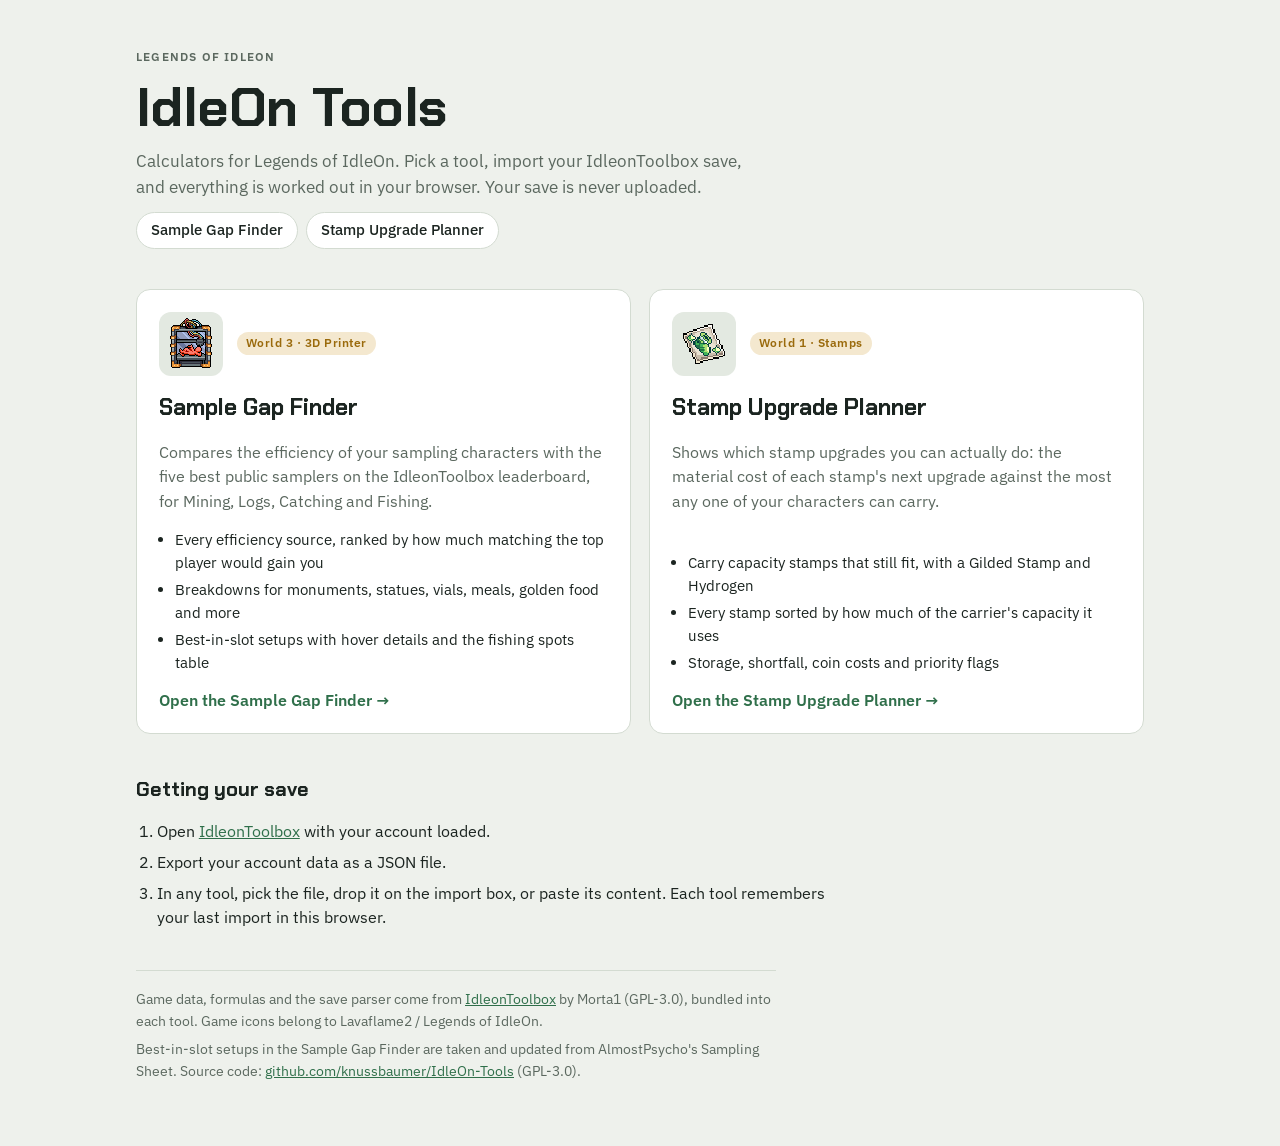
==== index.html @ 297d4b69 "IdleOn Tools: landing page, Sample Gap Finder and Stamp Upgrade Planner - index.html: landing page w" ====
<!doctype html>
<html lang="en">
<head>
<meta charset="utf-8">
<meta name="viewport" content="width=device-width, initial-scale=1">
<title>IdleOn Tools</title>
<meta name="description" content="Calculators for Legends of IdleOn: 3D Printer sample gaps and stamp upgrade planning. Import your IdleonToolbox save; everything runs in your browser.">
<link rel="icon" href="assets/StampA34.png">
<link rel="preconnect" href="https://fonts.googleapis.com">
<link rel="preconnect" href="https://fonts.gstatic.com" crossorigin>
<link rel="stylesheet" href="https://fonts.googleapis.com/css2?family=Chakra+Petch:wght@600;700&family=IBM+Plex+Sans:wght@400;500;600&display=swap">
<style>
/* Layout: one column — title block, a card per tool, how to get your save, credits. */
:root {
  --bg: #eef1ec; --panel: #ffffff; --sunk: #e3e9e1; --ink: #1b2420; --muted: #5b685f; --line: #d3dbd1;
  --accent: #2f6f4a; --accent-soft: #dcebe0; --gold: #9a6a0c; --gold-soft: #f4e8cf;
  --f-display: "Chakra Petch", "Segoe UI", system-ui, sans-serif;
  --f-body: "IBM Plex Sans", "Segoe UI", system-ui, sans-serif;
}
@media (prefers-color-scheme: dark) {
  :root:not([data-theme="light"]) {
    --bg: #111613; --panel: #18201b; --sunk: #202a23; --ink: #e3e9e3; --muted: #9aa89f; --line: #2c3830;
    --accent: #7cc296; --accent-soft: #213428; --gold: #e2b155; --gold-soft: #33291a; color-scheme: dark;
  }
}
:root[data-theme="dark"] {
  --bg: #111613; --panel: #18201b; --sunk: #202a23; --ink: #e3e9e3; --muted: #9aa89f; --line: #2c3830;
  --accent: #7cc296; --accent-soft: #213428; --gold: #e2b155; --gold-soft: #33291a; color-scheme: dark;
}
* { box-sizing: border-box; }
body { margin: 0; background: var(--bg); color: var(--ink); font: 16px/1.55 var(--f-body); }
.wrap { max-width: 1040px; margin: 0 auto; padding: 48px 16px 64px; display: grid; gap: 40px; }
h1, h2, h3 { font-family: var(--f-display); margin: 0; text-wrap: balance; }
p { margin: 0; }
a { color: var(--accent); }
a:focus-visible { outline: 2px solid var(--accent); outline-offset: 3px; border-radius: 6px; }

header { display: grid; gap: 12px; }
.eyebrow { font-size: 0.75rem; letter-spacing: 0.1em; text-transform: uppercase; font-weight: 600; color: var(--muted); }
h1 { font-size: clamp(2.2rem, 6vw, 3.4rem); font-weight: 700; letter-spacing: -0.01em; line-height: 1.05; }
.lede { color: var(--muted); max-width: 62ch; font-size: 1.05rem; }

nav.menu { display: flex; flex-wrap: wrap; gap: 8px; }
nav.menu a { text-decoration: none; color: var(--ink); background: var(--panel); border: 1px solid var(--line); border-radius: 999px; padding: 6px 14px; font-weight: 500; font-size: 0.92rem; }
nav.menu a:hover { border-color: var(--accent); color: var(--accent); }

.tools { display: grid; grid-template-columns: repeat(auto-fit, minmax(300px, 1fr)); gap: 18px; }
.tool { position: relative; display: grid; grid-template-rows: auto auto 1fr auto; gap: 14px; background: var(--panel); border: 1px solid var(--line); border-radius: 14px; padding: 22px 22px 20px; text-decoration: none; color: inherit; transition: border-color .15s, transform .15s; }
.tool:hover { border-color: var(--accent); transform: translateY(-2px); }
.tool:focus-visible { outline: 2px solid var(--accent); outline-offset: 3px; }
.tool .top { display: flex; gap: 14px; align-items: center; }
.tool .icon { width: 64px; height: 64px; flex: none; display: grid; place-items: center; background: var(--sunk); border-radius: 12px; }
.tool .icon img { max-width: 48px; max-height: 52px; image-rendering: pixelated; }
.tool .tag { font-size: 0.75rem; font-weight: 600; letter-spacing: 0.04em; color: var(--gold); background: var(--gold-soft); border-radius: 999px; padding: 2px 9px; justify-self: start; }
.tool h2 { font-size: 1.45rem; font-weight: 700; }
.tool .what { color: var(--muted); }
.tool ul { margin: 0; padding-left: 1.1em; display: grid; gap: 4px; font-size: 0.93rem; }
.tool .go { font-weight: 600; color: var(--accent); }
@media (prefers-reduced-motion: reduce) { .tool { transition: none; } .tool:hover { transform: none; } }

.how { display: grid; gap: 14px; }
.how ol { margin: 0; padding-left: 1.3em; display: grid; gap: 6px; max-width: 70ch; }
.how h2 { font-size: 1.25rem; }
footer { color: var(--muted); font-size: 0.88rem; display: grid; gap: 6px; border-top: 1px solid var(--line); padding-top: 18px; max-width: 80ch; }
</style>
</head>
<body>
<div class="wrap">
  <header>
    <span class="eyebrow">Legends of IdleOn</span>
    <h1>IdleOn Tools</h1>
    <p class="lede">Calculators for Legends of IdleOn. Pick a tool, import your IdleonToolbox save, and everything is worked out in your browser. Your save is never uploaded.</p>
    <nav class="menu" aria-label="Tools">
      <a href="sample-gap-finder/">Sample Gap Finder</a>
      <a href="stamp-planner/">Stamp Upgrade Planner</a>
    </nav>
  </header>

  <section class="tools" aria-label="All tools">
    <a class="tool" href="sample-gap-finder/">
      <div class="top"><span class="icon"><img src="assets/ConTower0.png" alt=""></span><span class="tag">World 3 · 3D Printer</span></div>
      <h2>Sample Gap Finder</h2>
      <div class="what">
        <p>Compares the efficiency of your sampling characters with the five best public samplers on the IdleonToolbox leaderboard, for Mining, Logs, Catching and Fishing.</p>
      </div>
      <ul>
        <li>Every efficiency source, ranked by how much matching the top player would gain you</li>
        <li>Breakdowns for monuments, statues, vials, meals, golden food and more</li>
        <li>Best-in-slot setups with hover details and the fishing spots table</li>
      </ul>
      <span class="go">Open the Sample Gap Finder →</span>
    </a>
    <a class="tool" href="stamp-planner/">
      <div class="top"><span class="icon"><img src="assets/StampA34.png" alt=""></span><span class="tag">World 1 · Stamps</span></div>
      <h2>Stamp Upgrade Planner</h2>
      <div class="what">
        <p>Shows which stamp upgrades you can actually do: the material cost of each stamp's next upgrade against the most any one of your characters can carry.</p>
      </div>
      <ul>
        <li>Carry capacity stamps that still fit, with a Gilded Stamp and Hydrogen</li>
        <li>Every stamp sorted by how much of the carrier's capacity it uses</li>
        <li>Storage, shortfall, coin costs and priority flags</li>
      </ul>
      <span class="go">Open the Stamp Upgrade Planner →</span>
    </a>
  </section>

  <section class="how" aria-labelledby="howH">
    <h2 id="howH">Getting your save</h2>
    <ol>
      <li>Open <a href="https://idleontoolbox.com/">IdleonToolbox</a> with your account loaded.</li>
      <li>Export your account data as a JSON file.</li>
      <li>In any tool, pick the file, drop it on the import box, or paste its content. Each tool remembers your last import in this browser.</li>
    </ol>
  </section>

  <footer>
    <p>Game data, formulas and the save parser come from <a href="https://github.com/Morta1/IdleonToolbox">IdleonToolbox</a> by Morta1 (GPL-3.0), bundled into each tool. Game icons belong to Lavaflame2 / Legends of IdleOn.</p>
    <p>Best-in-slot setups in the Sample Gap Finder are taken and updated from AlmostPsycho's Sampling Sheet. Source code: <a href="https://github.com/knussbaumer/IdleOn-Tools">github.com/knussbaumer/IdleOn-Tools</a> (GPL-3.0).</p>
  </footer>
</div>
</body>
</html>
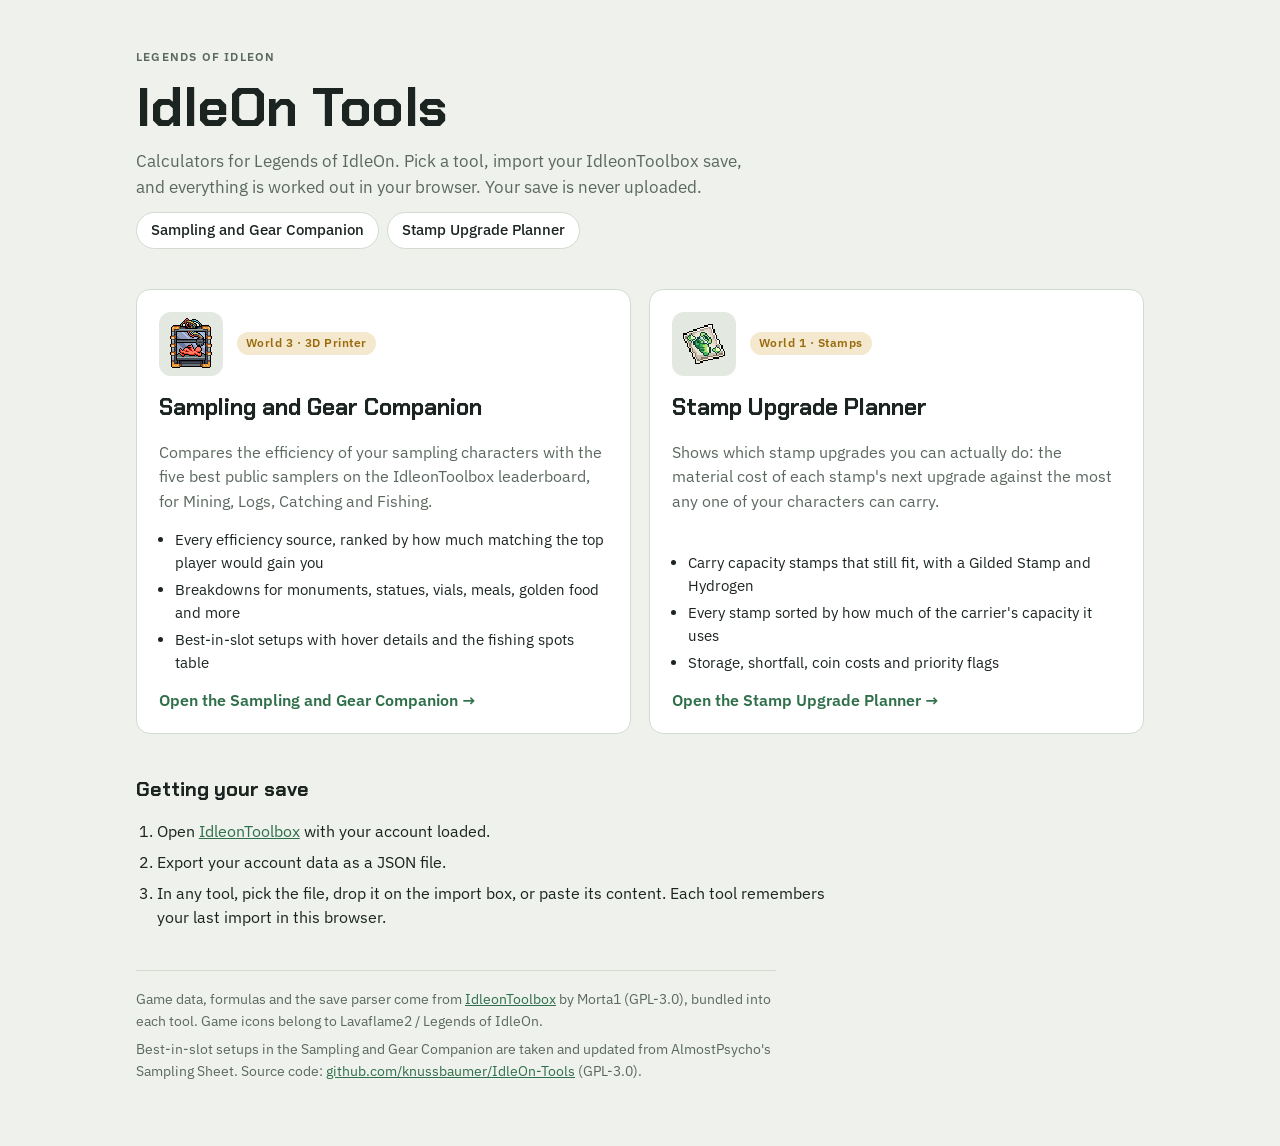
==== commit 7827143f: "Rename Sample Gap Finder to Sampling and Gear Companion Folder is now sampling-gear-companion/; land" ====
--- a/index.html
+++ b/index.html
@@ -71,15 +71,15 @@
     <h1>IdleOn Tools</h1>
     <p class="lede">Calculators for Legends of IdleOn. Pick a tool, import your IdleonToolbox save, and everything is worked out in your browser. Your save is never uploaded.</p>
     <nav class="menu" aria-label="Tools">
-      <a href="sample-gap-finder/">Sample Gap Finder</a>
+      <a href="sampling-gear-companion/">Sampling and Gear Companion</a>
       <a href="stamp-planner/">Stamp Upgrade Planner</a>
     </nav>
   </header>
 
   <section class="tools" aria-label="All tools">
-    <a class="tool" href="sample-gap-finder/">
+    <a class="tool" href="sampling-gear-companion/">
       <div class="top"><span class="icon"><img src="assets/ConTower0.png" alt=""></span><span class="tag">World 3 · 3D Printer</span></div>
-      <h2>Sample Gap Finder</h2>
+      <h2>Sampling and Gear Companion</h2>
       <div class="what">
         <p>Compares the efficiency of your sampling characters with the five best public samplers on the IdleonToolbox leaderboard, for Mining, Logs, Catching and Fishing.</p>
       </div>
@@ -88,7 +88,7 @@
         <li>Breakdowns for monuments, statues, vials, meals, golden food and more</li>
         <li>Best-in-slot setups with hover details and the fishing spots table</li>
       </ul>
-      <span class="go">Open the Sample Gap Finder →</span>
+      <span class="go">Open the Sampling and Gear Companion →</span>
     </a>
     <a class="tool" href="stamp-planner/">
       <div class="top"><span class="icon"><img src="assets/StampA34.png" alt=""></span><span class="tag">World 1 · Stamps</span></div>
@@ -116,7 +116,7 @@
 
   <footer>
     <p>Game data, formulas and the save parser come from <a href="https://github.com/Morta1/IdleonToolbox">IdleonToolbox</a> by Morta1 (GPL-3.0), bundled into each tool. Game icons belong to Lavaflame2 / Legends of IdleOn.</p>
-    <p>Best-in-slot setups in the Sample Gap Finder are taken and updated from AlmostPsycho's Sampling Sheet. Source code: <a href="https://github.com/knussbaumer/IdleOn-Tools">github.com/knussbaumer/IdleOn-Tools</a> (GPL-3.0).</p>
+    <p>Best-in-slot setups in the Sampling and Gear Companion are taken and updated from AlmostPsycho's Sampling Sheet. Source code: <a href="https://github.com/knussbaumer/IdleOn-Tools">github.com/knussbaumer/IdleOn-Tools</a> (GPL-3.0).</p>
   </footer>
 </div>
 </body>
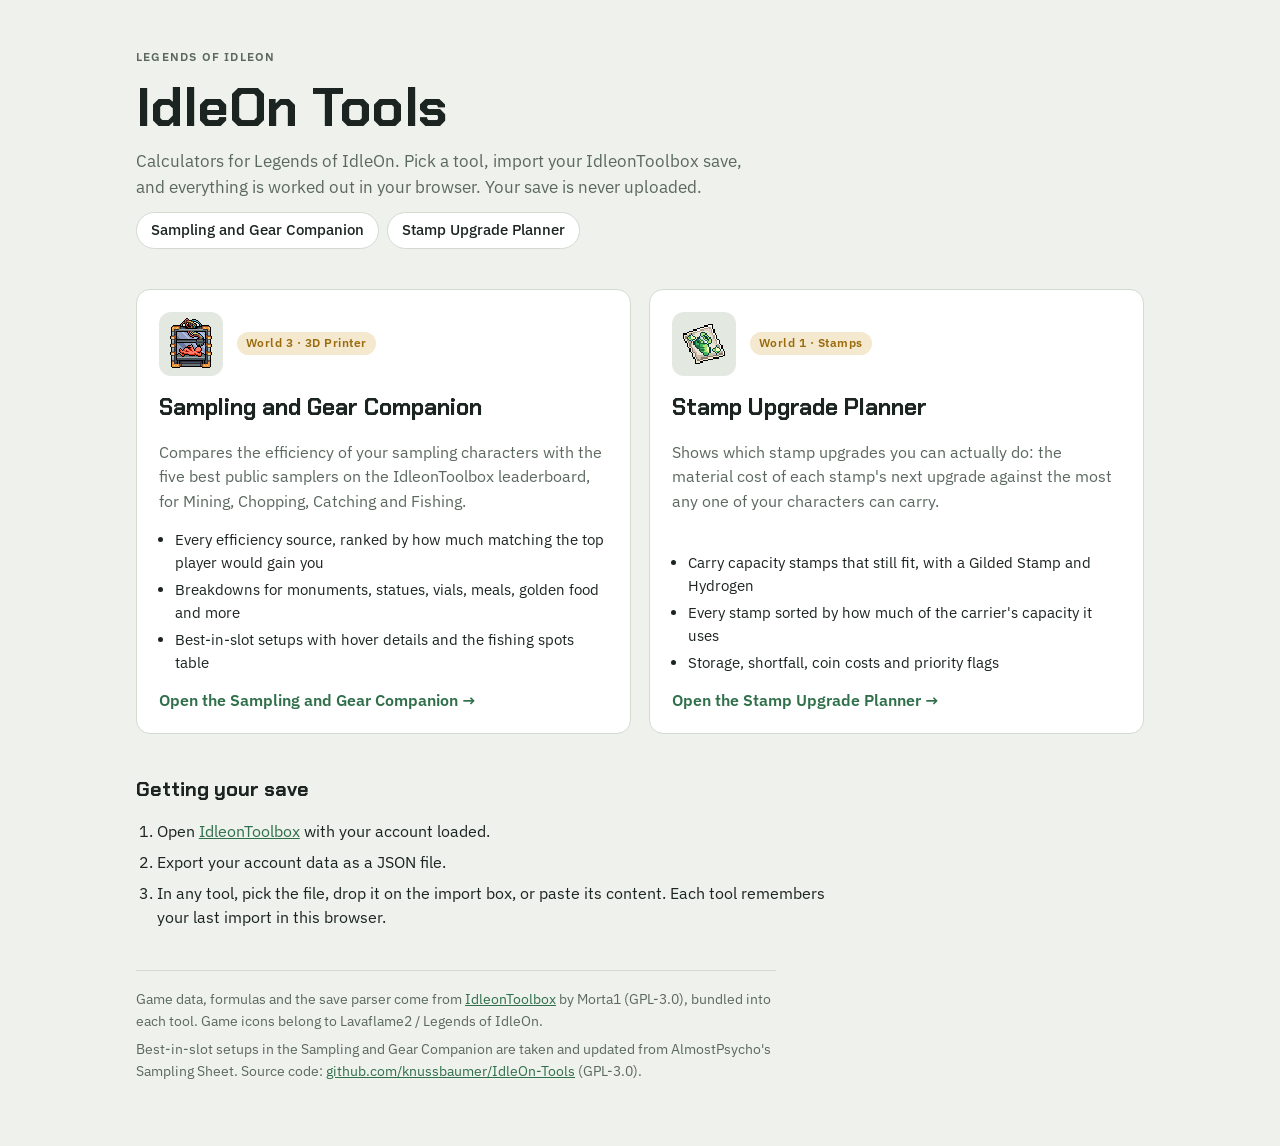
==== commit 004250b6: "Companion: rename the Logs tab to Chopping Co-Authored-By: Claude Opus 5.5 <noreply@anthropic.com> C" ====
--- a/index.html
+++ b/index.html
@@ -81,7 +81,7 @@
       <div class="top"><span class="icon"><img src="assets/ConTower0.png" alt=""></span><span class="tag">World 3 · 3D Printer</span></div>
       <h2>Sampling and Gear Companion</h2>
       <div class="what">
-        <p>Compares the efficiency of your sampling characters with the five best public samplers on the IdleonToolbox leaderboard, for Mining, Logs, Catching and Fishing.</p>
+        <p>Compares the efficiency of your sampling characters with the five best public samplers on the IdleonToolbox leaderboard, for Mining, Chopping, Catching and Fishing.</p>
       </div>
       <ul>
         <li>Every efficiency source, ranked by how much matching the top player would gain you</li>
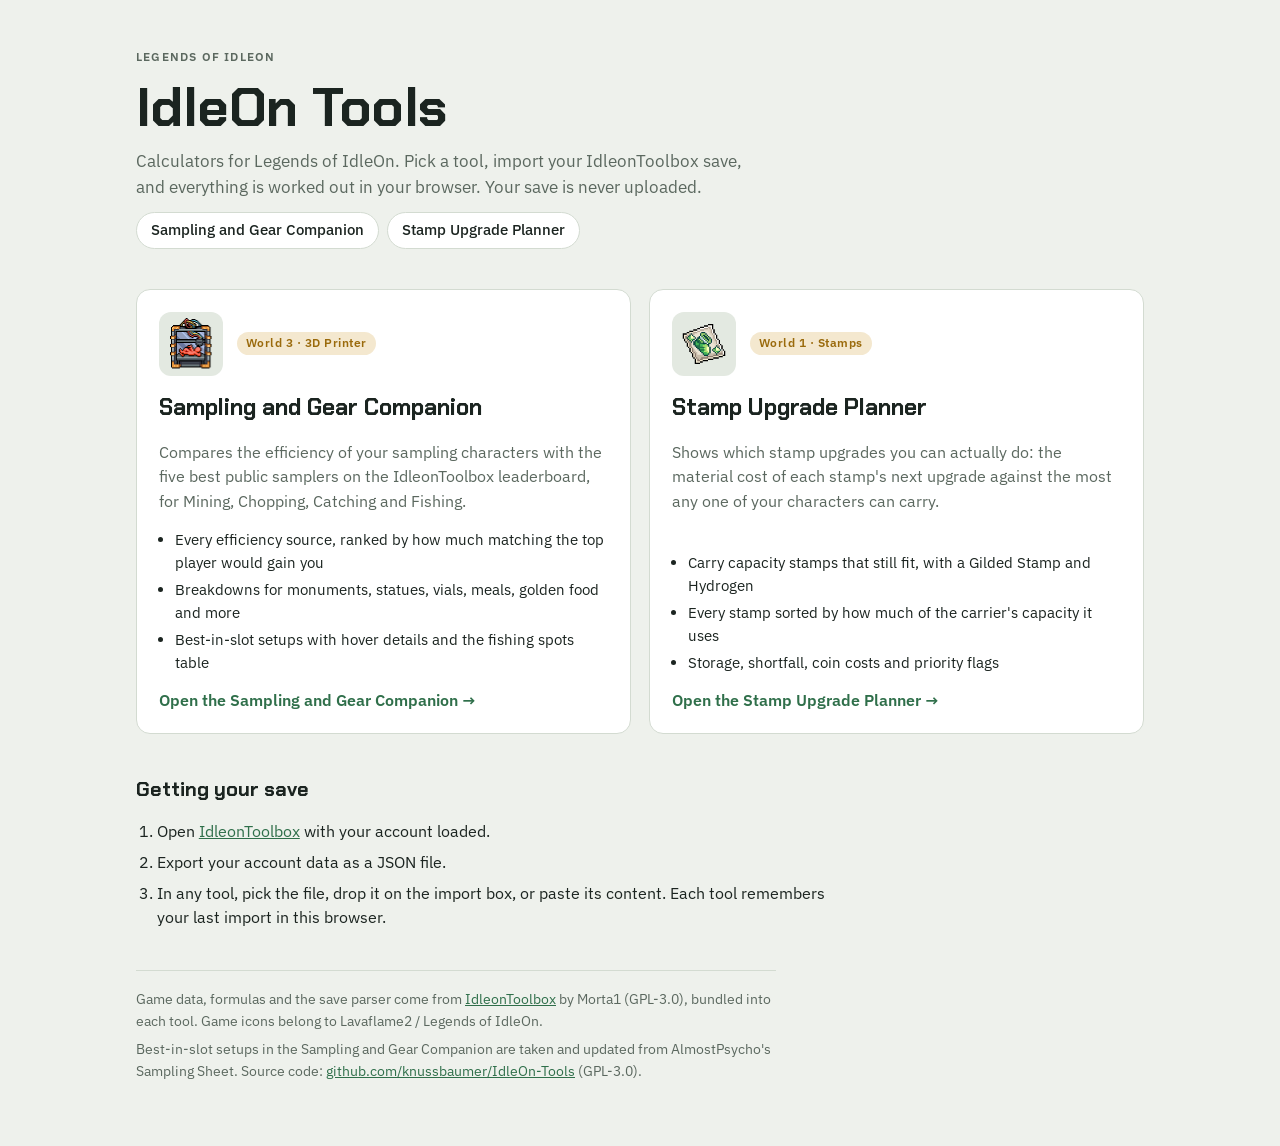
==== commit 5a03ad91: "Smooth image scaling instead of pixelated (companion and landing page) Co-Authored-By: Claude Opus 5" ====
--- a/index.html
+++ b/index.html
@@ -50,7 +50,7 @@
 .tool:focus-visible { outline: 2px solid var(--accent); outline-offset: 3px; }
 .tool .top { display: flex; gap: 14px; align-items: center; }
 .tool .icon { width: 64px; height: 64px; flex: none; display: grid; place-items: center; background: var(--sunk); border-radius: 12px; }
-.tool .icon img { max-width: 48px; max-height: 52px; image-rendering: pixelated; }
+.tool .icon img { max-width: 48px; max-height: 52px; }
 .tool .tag { font-size: 0.75rem; font-weight: 600; letter-spacing: 0.04em; color: var(--gold); background: var(--gold-soft); border-radius: 999px; padding: 2px 9px; justify-self: start; }
 .tool h2 { font-size: 1.45rem; font-weight: 700; }
 .tool .what { color: var(--muted); }
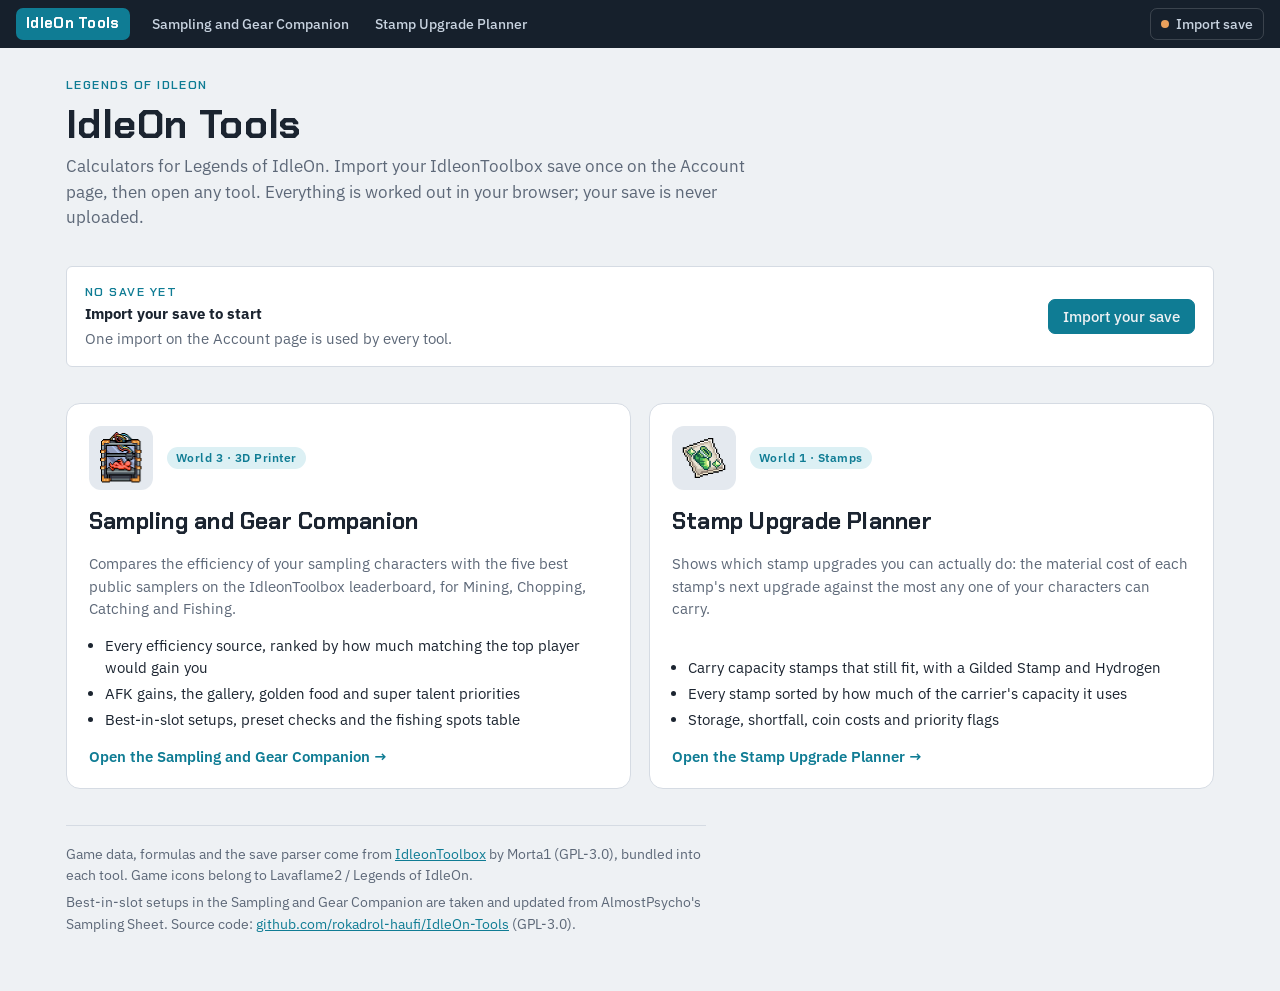
==== commit c0cda98d: "Shared Arcade theme and a central Account page - assets/theme.css: one set of colour tokens (light +" ====
--- a/index.html
+++ b/index.html
@@ -4,77 +4,45 @@
 <meta charset="utf-8">
 <meta name="viewport" content="width=device-width, initial-scale=1">
 <title>IdleOn Tools</title>
-<meta name="description" content="Calculators for Legends of IdleOn: 3D Printer sample gaps and stamp upgrade planning. Import your IdleonToolbox save; everything runs in your browser.">
+<meta name="description" content="Calculators for Legends of IdleOn: 3D Printer sample gaps and stamp upgrade planning. Import your IdleonToolbox save once; everything runs in your browser.">
 <link rel="icon" href="assets/StampA34.png">
-<link rel="preconnect" href="https://fonts.googleapis.com">
-<link rel="preconnect" href="https://fonts.gstatic.com" crossorigin>
-<link rel="stylesheet" href="https://fonts.googleapis.com/css2?family=Chakra+Petch:wght@600;700&family=IBM+Plex+Sans:wght@400;500;600&display=swap">
+<link rel="stylesheet" href="assets/theme.css">
+<script src="assets/site.js" data-page="home"></script>
 <style>
-/* Layout: one column — title block, a card per tool, how to get your save, credits. */
-:root {
-  --bg: #eef1ec; --panel: #ffffff; --sunk: #e3e9e1; --ink: #1b2420; --muted: #5b685f; --line: #d3dbd1;
-  --accent: #2f6f4a; --accent-soft: #dcebe0; --gold: #9a6a0c; --gold-soft: #f4e8cf;
-  --f-display: "Chakra Petch", "Segoe UI", system-ui, sans-serif;
-  --f-body: "IBM Plex Sans", "Segoe UI", system-ui, sans-serif;
-}
-@media (prefers-color-scheme: dark) {
-  :root:not([data-theme="light"]) {
-    --bg: #111613; --panel: #18201b; --sunk: #202a23; --ink: #e3e9e3; --muted: #9aa89f; --line: #2c3830;
-    --accent: #7cc296; --accent-soft: #213428; --gold: #e2b155; --gold-soft: #33291a; color-scheme: dark;
-  }
-}
-:root[data-theme="dark"] {
-  --bg: #111613; --panel: #18201b; --sunk: #202a23; --ink: #e3e9e3; --muted: #9aa89f; --line: #2c3830;
-  --accent: #7cc296; --accent-soft: #213428; --gold: #e2b155; --gold-soft: #33291a; color-scheme: dark;
-}
-* { box-sizing: border-box; }
-body { margin: 0; background: var(--bg); color: var(--ink); font: 16px/1.55 var(--f-body); }
-.wrap { max-width: 1040px; margin: 0 auto; padding: 48px 16px 64px; display: grid; gap: 40px; }
-h1, h2, h3 { font-family: var(--f-display); margin: 0; text-wrap: balance; }
-p { margin: 0; }
-a { color: var(--accent); }
-a:focus-visible { outline: 2px solid var(--accent); outline-offset: 3px; border-radius: 6px; }
-
-header { display: grid; gap: 12px; }
-.eyebrow { font-size: 0.75rem; letter-spacing: 0.1em; text-transform: uppercase; font-weight: 600; color: var(--muted); }
-h1 { font-size: clamp(2.2rem, 6vw, 3.4rem); font-weight: 700; letter-spacing: -0.01em; line-height: 1.05; }
-.lede { color: var(--muted); max-width: 62ch; font-size: 1.05rem; }
-
-nav.menu { display: flex; flex-wrap: wrap; gap: 8px; }
-nav.menu a { text-decoration: none; color: var(--ink); background: var(--panel); border: 1px solid var(--line); border-radius: 999px; padding: 6px 14px; font-weight: 500; font-size: 0.92rem; }
-nav.menu a:hover { border-color: var(--accent); color: var(--accent); }
-
+/* Layout: one column — title block, account status, a card per tool, credits. */
+.page { gap: 36px; }
+.lede { font-size: 1.05rem; }
+.acct-card { display: flex; flex-wrap: wrap; gap: 10px 16px; align-items: center; }
+.acct-card .grow { flex: 1 1 280px; min-width: 0; display: grid; gap: 2px; }
 .tools { display: grid; grid-template-columns: repeat(auto-fit, minmax(300px, 1fr)); gap: 18px; }
-.tool { position: relative; display: grid; grid-template-rows: auto auto 1fr auto; gap: 14px; background: var(--panel); border: 1px solid var(--line); border-radius: 14px; padding: 22px 22px 20px; text-decoration: none; color: inherit; transition: border-color .15s, transform .15s; }
+.tool { display: grid; grid-template-rows: auto auto 1fr auto; gap: 14px; background: var(--surface); border: 1px solid var(--line); border-radius: 14px; padding: 22px 22px 20px; text-decoration: none; color: inherit; transition: border-color .15s, transform .15s; }
 .tool:hover { border-color: var(--accent); transform: translateY(-2px); }
 .tool:focus-visible { outline: 2px solid var(--accent); outline-offset: 3px; }
 .tool .top { display: flex; gap: 14px; align-items: center; }
 .tool .icon { width: 64px; height: 64px; flex: none; display: grid; place-items: center; background: var(--sunk); border-radius: 12px; }
 .tool .icon img { max-width: 48px; max-height: 52px; }
-.tool .tag { font-size: 0.75rem; font-weight: 600; letter-spacing: 0.04em; color: var(--gold); background: var(--gold-soft); border-radius: 999px; padding: 2px 9px; justify-self: start; }
+.tool .tag { font-size: 0.75rem; font-weight: 600; letter-spacing: 0.04em; color: var(--accent); background: var(--accent-soft); border-radius: 999px; padding: 2px 9px; }
 .tool h2 { font-size: 1.45rem; font-weight: 700; }
 .tool .what { color: var(--muted); }
 .tool ul { margin: 0; padding-left: 1.1em; display: grid; gap: 4px; font-size: 0.93rem; }
 .tool .go { font-weight: 600; color: var(--accent); }
-@media (prefers-reduced-motion: reduce) { .tool { transition: none; } .tool:hover { transform: none; } }
-
-.how { display: grid; gap: 14px; }
-.how ol { margin: 0; padding-left: 1.3em; display: grid; gap: 6px; max-width: 70ch; }
-.how h2 { font-size: 1.25rem; }
 footer { color: var(--muted); font-size: 0.88rem; display: grid; gap: 6px; border-top: 1px solid var(--line); padding-top: 18px; max-width: 80ch; }
+@media (prefers-reduced-motion: reduce) { .tool:hover { transform: none; } }
 </style>
 </head>
 <body>
-<div class="wrap">
-  <header>
+<nav id="site-bar"></nav>
+<main class="page">
+  <header class="page-head">
     <span class="eyebrow">Legends of IdleOn</span>
     <h1>IdleOn Tools</h1>
-    <p class="lede">Calculators for Legends of IdleOn. Pick a tool, import your IdleonToolbox save, and everything is worked out in your browser. Your save is never uploaded.</p>
-    <nav class="menu" aria-label="Tools">
-      <a href="sampling-gear-companion/">Sampling and Gear Companion</a>
-      <a href="stamp-planner/">Stamp Upgrade Planner</a>
-    </nav>
+    <p class="lede">Calculators for Legends of IdleOn. Import your IdleonToolbox save once on the Account page, then open any tool. Everything is worked out in your browser; your save is never uploaded.</p>
   </header>
+
+  <section class="panel acct-card" aria-label="Your save">
+    <div class="grow" id="acctText"></div>
+    <a class="btn primary" href="account/" id="acctBtn">Import your save</a>
+  </section>
 
   <section class="tools" aria-label="All tools">
     <a class="tool" href="sampling-gear-companion/">
@@ -85,8 +53,8 @@
       </div>
       <ul>
         <li>Every efficiency source, ranked by how much matching the top player would gain you</li>
-        <li>Breakdowns for monuments, statues, vials, meals, golden food and more</li>
-        <li>Best-in-slot setups with hover details and the fishing spots table</li>
+        <li>AFK gains, the gallery, golden food and super talent priorities</li>
+        <li>Best-in-slot setups, preset checks and the fishing spots table</li>
       </ul>
       <span class="go">Open the Sampling and Gear Companion →</span>
     </a>
@@ -105,19 +73,25 @@
     </a>
   </section>
 
-  <section class="how" aria-labelledby="howH">
-    <h2 id="howH">Getting your save</h2>
-    <ol>
-      <li>Open <a href="https://idleontoolbox.com/">IdleonToolbox</a> with your account loaded.</li>
-      <li>Export your account data as a JSON file.</li>
-      <li>In any tool, pick the file, drop it on the import box, or paste its content. Each tool remembers your last import in this browser.</li>
-    </ol>
-  </section>
-
   <footer>
     <p>Game data, formulas and the save parser come from <a href="https://github.com/Morta1/IdleonToolbox">IdleonToolbox</a> by Morta1 (GPL-3.0), bundled into each tool. Game icons belong to Lavaflame2 / Legends of IdleOn.</p>
-    <p>Best-in-slot setups in the Sampling and Gear Companion are taken and updated from AlmostPsycho's Sampling Sheet. Source code: <a href="https://github.com/knussbaumer/IdleOn-Tools">github.com/knussbaumer/IdleOn-Tools</a> (GPL-3.0).</p>
+    <p>Best-in-slot setups in the Sampling and Gear Companion are taken and updated from AlmostPsycho's Sampling Sheet. Source code: <a href="https://github.com/rokadrol-haufi/IdleOn-Tools">github.com/rokadrol-haufi/IdleOn-Tools</a> (GPL-3.0).</p>
   </footer>
-</div>
+</main>
+<script>
+(() => {
+  const T = window.IdleonTools;
+  const paint = (m) => {
+    document.getElementById('acctText').innerHTML = m
+      ? `<span class="eyebrow">Save loaded</span><strong>${T.esc(m.label)}</strong><span class="muted">Save from ${T.esc(T.when(m.lastUpdated))}${m.chars ? ' · ' + m.chars + ' characters' : ''}</span>`
+      : '<span class="eyebrow">No save yet</span><strong>Import your save to start</strong><span class="muted">One import on the Account page is used by every tool.</span>';
+    const b = document.getElementById('acctBtn');
+    b.textContent = m ? 'Manage account' : 'Import your save';
+    b.classList.toggle('primary', !m);
+  };
+  paint(T.account.meta());
+  T.account.onChange(paint);
+})();
+</script>
 </body>
 </html>
--- a/assets/theme.css
+++ b/assets/theme.css
@@ -0,0 +1,103 @@
+/* IdleOn Tools · shared "Arcade" theme.
+   Every page loads this file and assets/site.js. Colours are tokens; dark mode follows the system setting
+   unless the Account page sets data-theme="light" or "dark" on <html>. */
+@import url("https://fonts.googleapis.com/css2?family=Chakra+Petch:wght@500;600;700&family=IBM+Plex+Sans:wght@400;500;600&family=IBM+Plex+Mono:wght@400;500&display=swap");
+
+:root {
+  --bg: #eef1f4;
+  --surface: #ffffff;
+  --sunk: #e4e9ef;
+  --fg: #1b2430;
+  --muted: #5d6878;
+  --line: #d5dbe3;
+  --accent: #0f7c94;
+  --accent-soft: #dcf0f4;
+  --gap: #b0322e;
+  --gap-soft: #f8dedc;
+  --ahead: #1f7a45;
+  --ahead-soft: #dcf1e4;
+  --ignored: #8a94a3;
+  --bar: #16202c;
+  --bar-fg: #c8d3e0;
+  --bar-hover: #24303f;
+  --bar-active: #0f7c94;
+  --bar-focus: #3fc1da;
+  --font-display: "Chakra Petch", "Segoe UI", system-ui, sans-serif;
+  --font-body: "IBM Plex Sans", "Segoe UI", system-ui, sans-serif;
+  --font-mono: "IBM Plex Mono", ui-monospace, "Cascadia Mono", Consolas, monospace;
+  --radius: 6px;
+  --page-width: 1180px;
+  color-scheme: light;
+}
+@media (prefers-color-scheme: dark) {
+  :root:not([data-theme="light"]) {
+    --bg: #0f141b; --surface: #171e28; --sunk: #1f2834; --fg: #e2e8f0; --muted: #94a2b5; --line: #2a3442;
+    --accent: #3fc1da; --accent-soft: #143440; --gap: #f07a6c; --gap-soft: #3a1d1b; --ahead: #5fd08e; --ahead-soft: #173826; --ignored: #6c7889;
+    --bar: #0a0e14; --bar-fg: #b9c5d4; --bar-hover: #18212d; --bar-active: #0f7c94;
+    color-scheme: dark;
+  }
+}
+:root[data-theme="dark"] {
+  --bg: #0f141b; --surface: #171e28; --sunk: #1f2834; --fg: #e2e8f0; --muted: #94a2b5; --line: #2a3442;
+  --accent: #3fc1da; --accent-soft: #143440; --gap: #f07a6c; --gap-soft: #3a1d1b; --ahead: #5fd08e; --ahead-soft: #173826; --ignored: #6c7889;
+  --bar: #0a0e14; --bar-fg: #b9c5d4; --bar-hover: #18212d; --bar-active: #0f7c94;
+  color-scheme: dark;
+}
+
+* { box-sizing: border-box; }
+[hidden] { display: none !important; }
+html, body { margin: 0; }
+body { background: var(--bg); color: var(--fg); font-family: var(--font-body); font-size: 15px; line-height: 1.5; }
+img { max-width: 100%; }
+table { color: inherit; font: inherit; }
+a { color: var(--accent); }
+
+/* Shared top bar (filled by site.js into <nav id="site-bar">) */
+#site-bar { display: flex; flex-wrap: wrap; align-items: center; gap: 4px 6px; padding: calc(8px + env(safe-area-inset-top, 0px)) 16px 8px; background: var(--bar); color: var(--bar-fg); font: 500 14px/1.3 var(--font-body); }
+#site-bar a { color: var(--bar-fg); text-decoration: none; padding: 6px 10px; border-radius: 7px; }
+#site-bar a:hover { background: var(--bar-hover); color: #fff; }
+#site-bar a.home { font-family: var(--font-display); font-weight: 700; letter-spacing: 0.02em; color: #fff; margin-right: 6px; font-size: 15px; }
+#site-bar a[aria-current="page"] { background: var(--bar-active); color: #fff; }
+#site-bar a:focus-visible { outline: 2px solid var(--bar-focus); outline-offset: 2px; }
+#site-bar .spacer { flex: 1 1 auto; }
+#site-bar a.acct { display: inline-flex; align-items: center; gap: 7px; border: 1px solid rgba(255, 255, 255, 0.16); }
+#site-bar a.acct .dot { width: 8px; height: 8px; border-radius: 50%; background: #e9a05c; flex: none; }
+#site-bar a.acct.loaded .dot { background: #5fd08e; }
+
+/* Page frame */
+.page { max-width: var(--page-width); margin: 0 auto; padding: 28px 16px 56px; display: grid; gap: 24px; }
+.page-head { display: grid; gap: 8px; }
+.eyebrow { font-family: var(--font-display); font-size: 0.76rem; text-transform: uppercase; letter-spacing: 0.12em; color: var(--accent); font-weight: 600; }
+h1, h2, h3 { font-family: var(--font-display); margin: 0; text-wrap: balance; letter-spacing: 0.01em; }
+h1 { font-size: clamp(1.8rem, 4vw, 2.5rem); font-weight: 700; letter-spacing: 0.01em; line-height: 1.1; }
+h2 { font-size: 1.3rem; font-weight: 600; }
+h3 { font-size: 1.05rem; font-weight: 600; }
+p { margin: 0; }
+.lede { color: var(--muted); max-width: 70ch; }
+.muted { color: var(--muted); }
+.mono, .num { font-family: var(--font-mono); font-variant-numeric: tabular-nums; }
+
+/* Building blocks */
+.panel { background: var(--surface); border: 1px solid var(--line); border-radius: var(--radius); padding: 16px 18px; display: grid; gap: 12px; min-width: 0; }
+.btn, button.btn { font: 500 0.92rem/1.2 var(--font-body); border-radius: 7px; border: 1px solid var(--line); background: var(--sunk); color: var(--fg); padding: 8px 14px; cursor: pointer; text-decoration: none; display: inline-flex; align-items: center; gap: 6px; }
+.btn:hover { border-color: var(--accent); }
+.btn.primary { background: var(--accent); border-color: var(--accent); color: var(--bg); }
+.btn.danger { color: var(--gap); }
+.btn:focus-visible, button:focus-visible, select:focus-visible, textarea:focus-visible, input:focus-visible, summary:focus-visible { outline: 2px solid var(--accent); outline-offset: 2px; }
+.pill { display: inline-block; font-size: 0.72rem; font-weight: 600; letter-spacing: 0.03em; border-radius: 999px; padding: 1px 8px; white-space: nowrap; }
+.pill.gap { background: var(--gap-soft); color: var(--gap); }
+.pill.ahead, .pill.ok { background: var(--ahead-soft); color: var(--ahead); }
+.pill.even { background: var(--sunk); color: var(--muted); }
+
+/* Save strip shown at the top of every tool */
+.save-strip { display: flex; flex-wrap: wrap; align-items: center; gap: 8px 14px; background: var(--surface); border: 1px solid var(--line); border-radius: var(--radius); padding: 12px 16px; }
+.save-strip .grow { flex: 1 1 260px; min-width: 0; }
+.save-strip .err { color: var(--gap); font-weight: 500; }
+
+/* Segmented control (theme switch) */
+.seg { display: inline-flex; border: 1px solid var(--line); border-radius: 8px; overflow: hidden; background: var(--surface); }
+.seg button { font: 500 0.9rem/1 var(--font-body); border: 0; background: none; color: var(--fg); padding: 8px 16px; cursor: pointer; }
+.seg button + button { border-left: 1px solid var(--line); }
+.seg button[aria-pressed="true"] { background: var(--accent); color: var(--bg); }
+
+@media (prefers-reduced-motion: reduce) { * { transition: none !important; animation: none !important; } }
